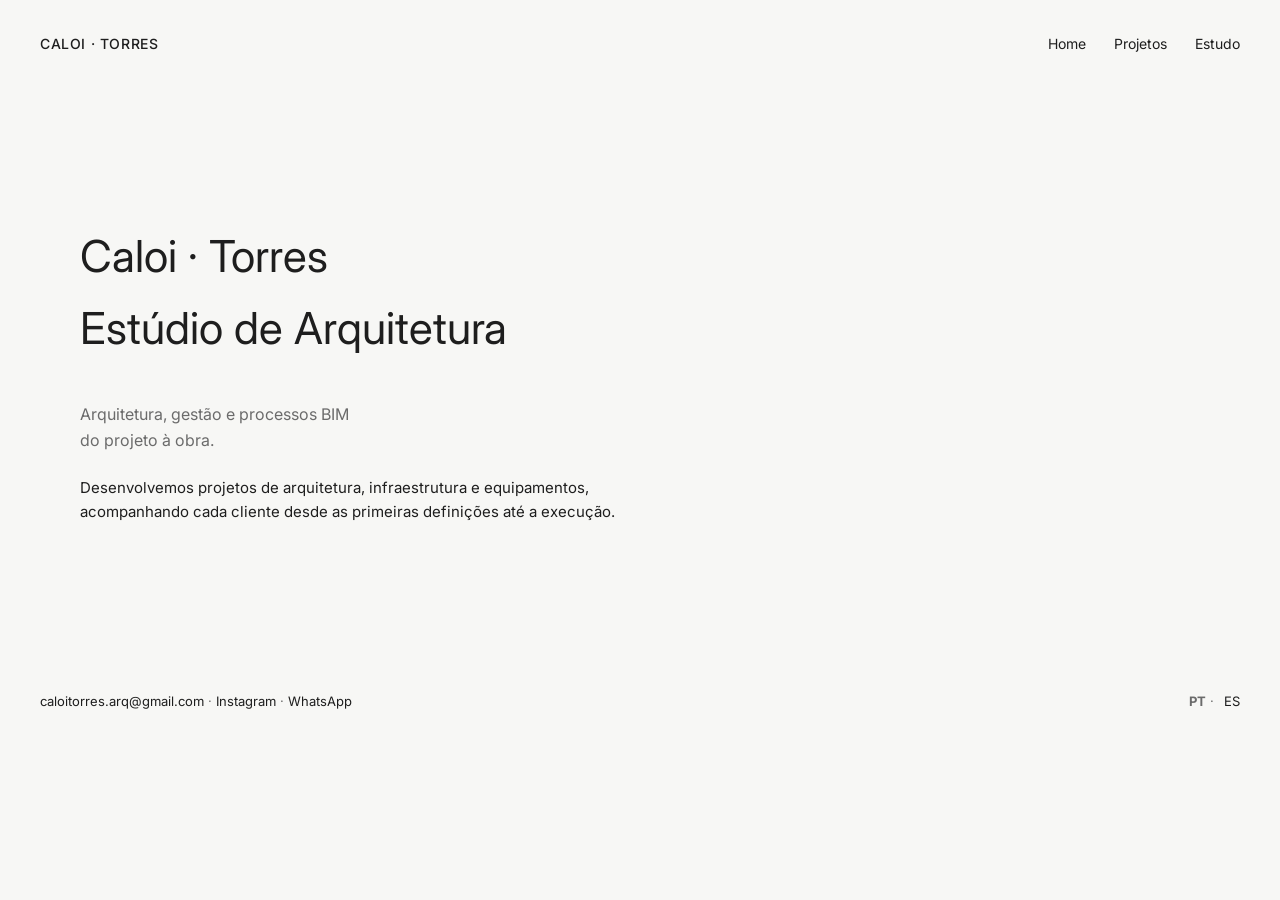
==== index.html @ a1597798 "Add files via upload" ====
<!DOCTYPE html>
<html lang="pt-BR">
<head>
  <meta charset="UTF-8">
  <title>Caloi · Torres — Estúdio de Arquitetura</title>
  <meta name="viewport" content="width=device-width, initial-scale=1.0">

  <link rel="preconnect" href="https://fonts.googleapis.com">
  <link rel="preconnect" href="https://fonts.gstatic.com" crossorigin>
  <link href="https://fonts.googleapis.com/css2?family=Inter:wght@300;400;500&display=swap" rel="stylesheet">

  <link rel="stylesheet" href="css/style.css">
</head>

<body>

<header class="site-header">
  <div class="site-logo">CALOI · TORRES</div>

  <nav class="site-nav">
    <a href="index.html">Home</a>

    <div class="nav-dropdown">
      <span>Projetos</span>
      <div class="dropdown-menu">
        <a href="projetos/casa-ss.html">Casa S&amp;S · Residencial</a>
        <a href="projetos/casa-mt.html">Casa M&amp;T · Residencial</a>
        <a href="projetos/uti-covid.html">UTI COVID‑19 · Saúde</a>
        <a href="projetos/planta-agua.html">Estação de Tratamento de Água · Infraestrutura</a>
        <a href="projetos/hotel-7lagos.html">Hotel Fazenda 7 Lagos · Hospitalidade</a>
      </div>
    </div>

    <a href="estudo.html">Estudo</a>
  </nav>
</header>

<main class="container">
  <section class="home-text">
    <h1>Caloi · Torres<br>Estúdio de Arquitetura</h1>

    <p class="lead">
      Arquitetura, gestão e processos BIM<br>
      do projeto à obra.
    </p>

    <p>
      Desenvolvemos projetos de arquitetura, infraestrutura e equipamentos,
      acompanhando cada cliente desde as primeiras definições
      até a execução.
    </p>
  </section>
</main>

<footer class="footer footer-wide">
  <div class="footer-left">
    <a href="mailto:caloitorres.arq@gmail.com">caloitorres.arq@gmail.com</a>
    · <a href="https://www.instagram.com/caloitorres.arq">Instagram</a>
    · <a href="https://wa.me/549XXXXXXXXXX">WhatsApp</a>
  </div>
  <div class="footer-right">
    <strong>PT</strong> · <a href="es/">ES</a>
  </div>
</footer>

</body>
</html>
---- css/style.css ----
/* =========================
   VARIABLES
   ========================= */

:root {
  --bg: #f7f7f5;
  --text: #1e1e1e;
  --muted: #6b6b6b;
  --border: #e2e2e2;
  --accent: #4f6f63;
}

/* =========================
   RESET / BASE
   ========================= */

* {
  box-sizing: border-box;
}

body {
  margin: 0;
  font-family: 'Inter', Arial, Helvetica, sans-serif;
  background: var(--bg);
  color: var(--text);
  line-height: 1.65;
  overflow-x: hidden;
}

/* =========================
   LINKS
   ========================= */

a {
  color: var(--text);
  text-decoration: none;
}

a:hover {
  color: var(--accent);
}

/* =========================
   HEADER
   ========================= */

.site-header {
  display: flex;
  justify-content: space-between;
  align-items: center;
  padding: 32px 40px;
}

.site-logo {
  font-size: 14px;
  letter-spacing: 0.6px;
  font-weight: 500;
}

/* =========================
   NAV
   ========================= */

.site-nav {
  display: flex;
  align-items: center;
  gap: 28px;
  font-size: 14px;
}

/* =========================
   DROPDOWN PROYECTOS
   ========================= */

.nav-dropdown {
  position: relative;
}

/* puente invisible para que no se cierre el menú */
.nav-dropdown::after {
  content: '';
  position: absolute;
  top: 100%;
  left: -12px;
  right: -12px;
  height: 18px;
}

.dropdown-menu {
  position: absolute;
  top: 44px;
  left: 0;
  background: var(--bg);
  border: 1px solid var(--border);
  min-width: 320px;
  display: none;
  flex-direction: column;
  z-index: 100;
}

.dropdown-menu a {
  padding: 10px 18px;
  font-size: 14px;
  white-space: nowrap;
}

.dropdown-menu a:hover {
  background: #eef2f0;
  color: var(--accent);
}

.nav-dropdown:hover .dropdown-menu {
  display: flex;
}

/* =========================
   CONTENIDO GENERAL
   ========================= */

.container {
  max-width: 1200px;
  margin: 0 auto;
  padding: 96px 40px;
}

/* =========================
   HOME
   ========================= */

.home-text h1 {
  font-size: 44px;
  font-weight: 400;
  margin-bottom: 36px;
}

.home-text p {
  max-width: 560px;
  font-size: 15px;
  margin-bottom: 22px;
}

.home-text p.lead {
  font-size: 16px;
  color: var(--muted);
}

/* =========================
   FOOTER
   ========================= */

.footer {
  padding: 48px 40px;
  font-size: 13px;
  color: var(--muted);
}

/* footer con dos extremos */
.footer-wide {
  display: flex;
  justify-content: space-between;
  align-items: center;
}

.footer-left,
.footer-right {
  font-size: 13px;
}

.footer-right a {
  margin-left: 6px;
}
``
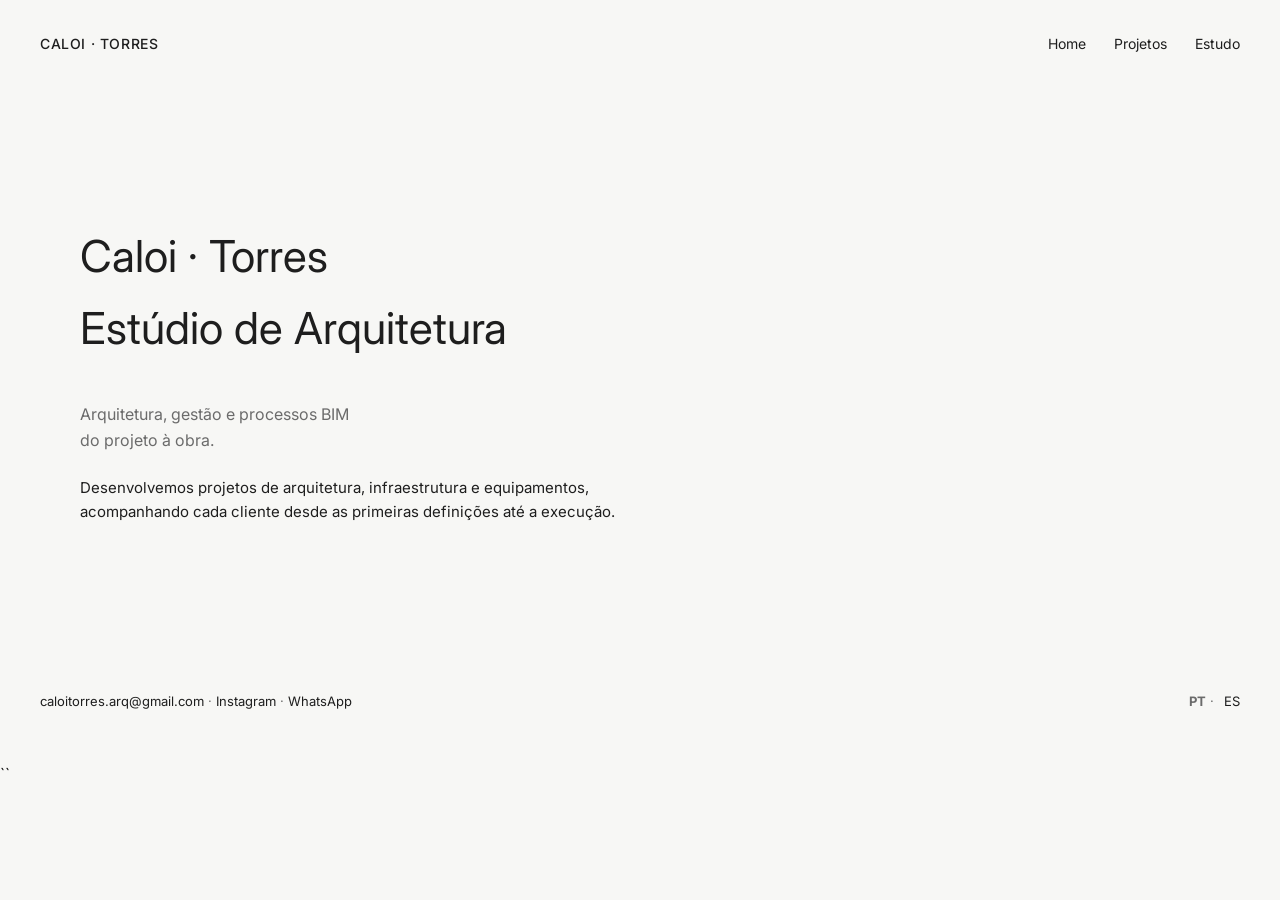
==== commit c5ae22b5: "Add files via upload" ====
--- a/index.html
+++ b/index.html
@@ -55,13 +55,15 @@
 <footer class="footer footer-wide">
   <div class="footer-left">
     <a href="mailto:caloitorres.arq@gmail.com">caloitorres.arq@gmail.com</a>
-    · <a href="https://www.instagram.com/caloitorres.arq">Instagram</a>
-    · <a href="https://wa.me/549XXXXXXXXXX">WhatsApp</a>
+    · <a href="https://www.instagram.com/caloitorres.arq" target="_blank">Instagram</a>
+    · <a href="https://wa.me/549XXXXXXXXXX" target="_blank">WhatsApp</a>
   </div>
+
   <div class="footer-right">
     <strong>PT</strong> · <a href="es/">ES</a>
   </div>
 </footer>
 
 </body>
-</html>+</html>
+``
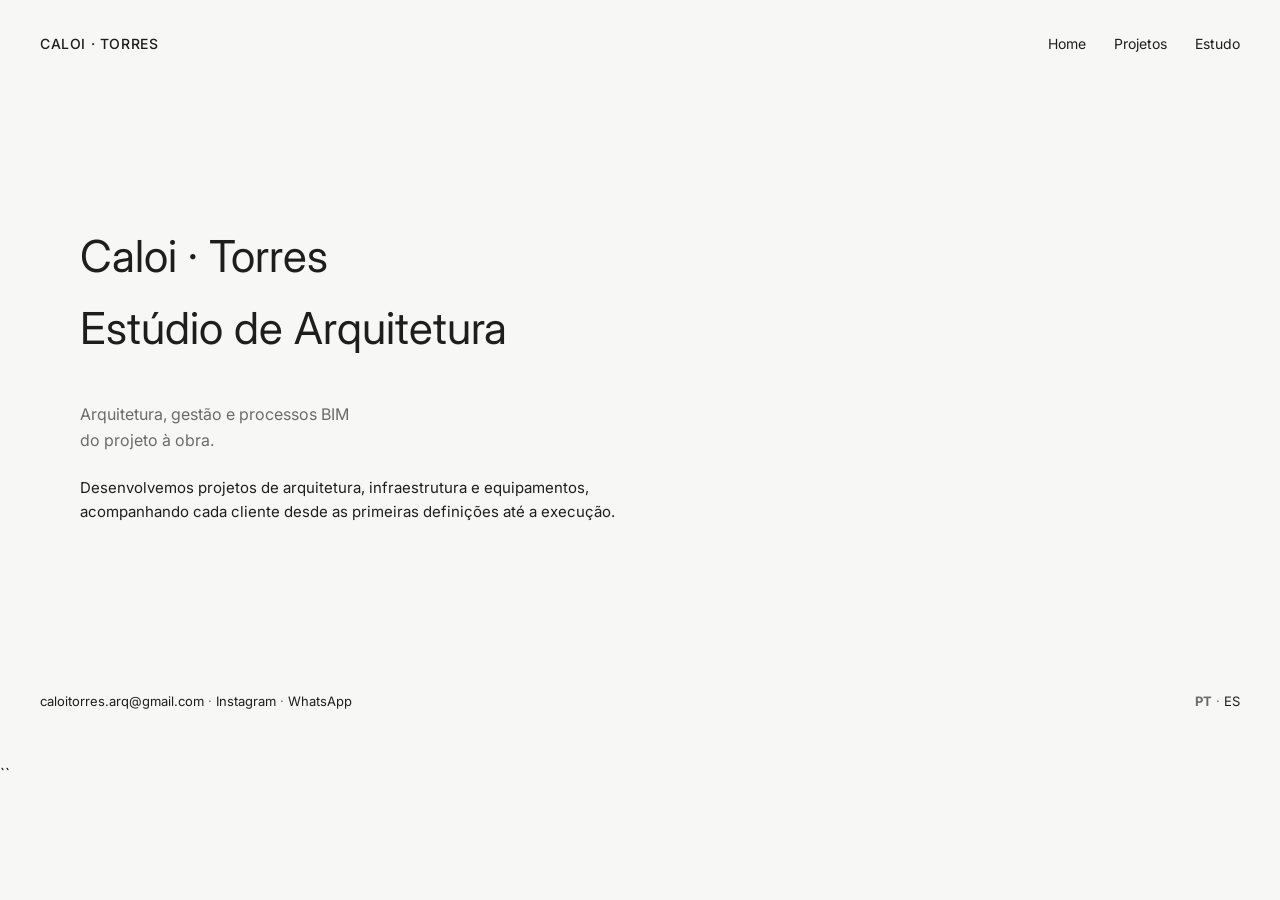
==== commit 6031b851: "Add files via upload" ====
--- a/index.html
+++ b/index.html
@@ -5,34 +5,38 @@
   <title>Caloi · Torres — Estúdio de Arquitetura</title>
   <meta name="viewport" content="width=device-width, initial-scale=1.0">
 
+  <!-- Fuente -->
   <link rel="preconnect" href="https://fonts.googleapis.com">
   <link rel="preconnect" href="https://fonts.gstatic.com" crossorigin>
   <link href="https://fonts.googleapis.com/css2?family=Inter:wght@300;400;500&display=swap" rel="stylesheet">
 
+  <!-- CSS -->
   <link rel="stylesheet" href="css/style.css">
 </head>
 
 <body>
 
 <header class="site-header">
-  <div class="site-logo">CALOI · TORRES</div>
+  <div class="site-header-inner">
+    <div class="site-logo">CALOI · TORRES</div>
 
-  <nav class="site-nav">
-    <a href="index.html">Home</a>
+    <nav class="site-nav">
+      <a href="index.html">Home</a>
 
-    <div class="nav-dropdown">
-      <span>Projetos</span>
-      <div class="dropdown-menu">
-        <a href="projetos/casa-ss.html">Casa S&amp;S · Residencial</a>
-        <a href="projetos/casa-mt.html">Casa M&amp;T · Residencial</a>
-        <a href="projetos/uti-covid.html">UTI COVID‑19 · Saúde</a>
-        <a href="projetos/planta-agua.html">Estação de Tratamento de Água · Infraestrutura</a>
-        <a href="projetos/hotel-7lagos.html">Hotel Fazenda 7 Lagos · Hospitalidade</a>
+      <div class="nav-dropdown">
+        <span>Projetos</span>
+        <div class="dropdown-menu">
+          <a href="projetos/casa-ss.html">Casa S&amp;S · Residência</a>
+          <a href="projetos/casa-mt.html">Casa M&amp;T · Residência</a>
+          <a href="projetos/uti-covid.html">UTI COVID‑19 · Saúde</a>
+          <a href="projetos/planta-agua.html">Estação de Tratamento de Água · Infraestrutura</a>
+          <a href="projetos/hotel-7lagos.html">Hotel Fazenda 7 Lagos · Hospitalidade</a>
+        </div>
       </div>
-    </div>
 
-    <a href="estudo.html">Estudo</a>
-  </nav>
+      <a href="estudo.html">Estudo</a>
+    </nav>
+  </div>
 </header>
 
 <main class="container">
--- a/css/style.css
+++ b/css/style.css
@@ -1,7 +1,3 @@
-/* =========================
-   VARIABLES
-   ========================= */
-
 :root {
   --bg: #f7f7f5;
   --text: #1e1e1e;
@@ -10,13 +6,8 @@
   --accent: #4f6f63;
 }
 
-/* =========================
-   RESET / BASE
-   ========================= */
-
-* {
-  box-sizing: border-box;
-}
+/* RESET */
+* { box-sizing: border-box; }
 
 body {
   margin: 0;
@@ -27,106 +18,97 @@
   overflow-x: hidden;
 }
 
-/* =========================
-   LINKS
-   ========================= */
-
+/* LINKS */
 a {
   color: var(--text);
   text-decoration: none;
 }
-
 a:hover {
   color: var(--accent);
 }
 
-/* =========================
-   HEADER
-   ========================= */
+/* HEADER */
+.site-header {
+  position: relative;
+  z-index: 10;
+  background: var(--bg);
+}
 
-.site-header {
+/* CONTENEDOR INTERNO DEL HEADER */
+.site-header-inner {
   display: flex;
   justify-content: space-between;
   align-items: center;
   padding: 32px 40px;
 }
 
+/* LOGO */
 .site-logo {
   font-size: 14px;
   letter-spacing: 0.6px;
   font-weight: 500;
 }
 
-/* =========================
-   NAV
-   ========================= */
-
+/* NAV */
 .site-nav {
   display: flex;
-  align-items: center;
   gap: 28px;
   font-size: 14px;
 }
 
-/* =========================
-   DROPDOWN PROYECTOS
-   ========================= */
+/* ===== DROPDOWN (ESTABLE) ===== */
 
 .nav-dropdown {
   position: relative;
 }
 
-/* puente invisible para que no se cierre el menú */
-.nav-dropdown::after {
-  content: '';
-  position: absolute;
-  top: 100%;
-  left: -12px;
-  right: -12px;
-  height: 18px;
+.nav-dropdown > span {
+  cursor: default;
 }
 
+/* MENÚ ABSOLUTO */
 .dropdown-menu {
   position: absolute;
-  top: 44px;
+  top: calc(100% + 20px);   /* espacio real para bajar el mouse */
   left: 0;
+
   background: var(--bg);
   border: 1px solid var(--border);
-  min-width: 320px;
+  width: 420px;
+  max-width: 90vw;
+
   display: none;
   flex-direction: column;
   z-index: 100;
 }
 
+/* ÍTEMS */
 .dropdown-menu a {
   padding: 10px 18px;
   font-size: 14px;
-  white-space: nowrap;
+  line-height: 1.45;
+  white-space: normal;
+  word-break: break-word;
 }
 
+/* HOVER */
 .dropdown-menu a:hover {
   background: #eef2f0;
-  color: var(--accent);
 }
 
+/* ACTIVACIÓN REAL (NO SE CIERRA) */
 .nav-dropdown:hover .dropdown-menu {
   display: flex;
 }
 
-/* =========================
-   CONTENIDO GENERAL
-   ========================= */
-
+/* CONTENIDO */
 .container {
   max-width: 1200px;
   margin: 0 auto;
   padding: 96px 40px;
 }
 
-/* =========================
-   HOME
-   ========================= */
-
+/* HOME */
 .home-text h1 {
   font-size: 44px;
   font-weight: 400;
@@ -144,29 +126,16 @@
   color: var(--muted);
 }
 
-/* =========================
-   FOOTER
-   ========================= */
-
+/* FOOTER */
 .footer {
   padding: 48px 40px;
   font-size: 13px;
   color: var(--muted);
 }
 
-/* footer con dos extremos */
 .footer-wide {
   display: flex;
   justify-content: space-between;
   align-items: center;
 }
-
-.footer-left,
-.footer-right {
-  font-size: 13px;
-}
-
-.footer-right a {
-  margin-left: 6px;
-}
 ``
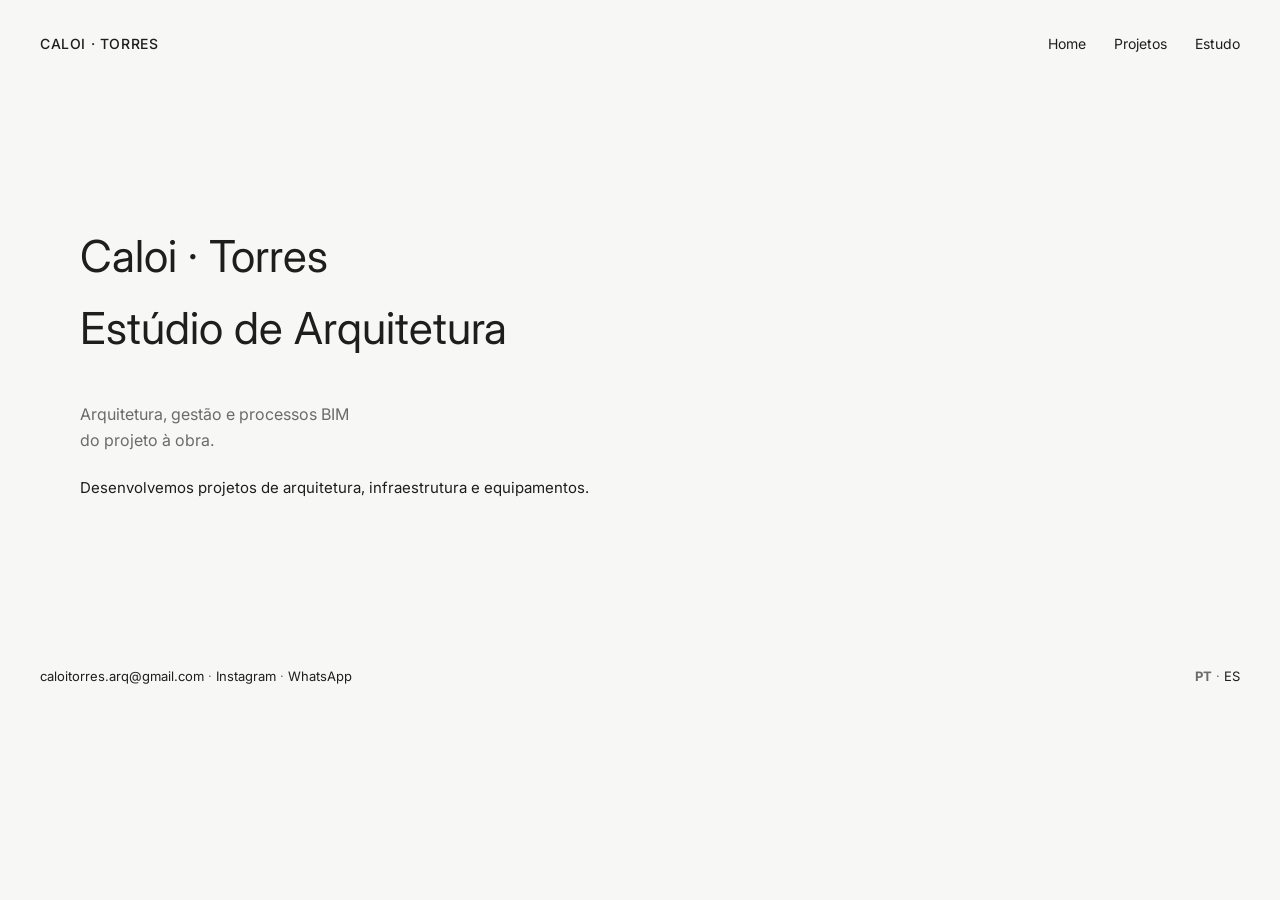
==== commit c458e073: "Add files via upload" ====
--- a/index.html
+++ b/index.html
@@ -5,12 +5,9 @@
   <title>Caloi · Torres — Estúdio de Arquitetura</title>
   <meta name="viewport" content="width=device-width, initial-scale=1.0">
 
-  <!-- Fuente -->
   <link rel="preconnect" href="https://fonts.googleapis.com">
   <link rel="preconnect" href="https://fonts.gstatic.com" crossorigin>
   <link href="https://fonts.googleapis.com/css2?family=Inter:wght@300;400;500&display=swap" rel="stylesheet">
-
-  <!-- CSS -->
   <link rel="stylesheet" href="css/style.css">
 </head>
 
@@ -42,32 +39,21 @@
 <main class="container">
   <section class="home-text">
     <h1>Caloi · Torres<br>Estúdio de Arquitetura</h1>
-
-    <p class="lead">
-      Arquitetura, gestão e processos BIM<br>
-      do projeto à obra.
-    </p>
-
-    <p>
-      Desenvolvemos projetos de arquitetura, infraestrutura e equipamentos,
-      acompanhando cada cliente desde as primeiras definições
-      até a execução.
-    </p>
+    <p class="lead">Arquitetura, gestão e processos BIM<br>do projeto à obra.</p>
+    <p>Desenvolvemos projetos de arquitetura, infraestrutura e equipamentos.</p>
   </section>
 </main>
 
 <footer class="footer footer-wide">
-  <div class="footer-left">
-    <a href="mailto:caloitorres.arq@gmail.com">caloitorres.arq@gmail.com</a>
-    · <a href="https://www.instagram.com/caloitorres.arq" target="_blank">Instagram</a>
-    · <a href="https://wa.me/549XXXXXXXXXX" target="_blank">WhatsApp</a>
+  <div>
+    <a href="mailto:caloitorres.arq@gmail.com">caloitorres.arq@gmail.com</a> ·
+    <a href="https://www.instagram.com/caloitorres.arq">Instagram</a> ·
+    <a href="https://wa.me/549XXXXXXXXXX">WhatsApp</a>
   </div>
-
-  <div class="footer-right">
+  <div>
     <strong>PT</strong> · <a href="es/">ES</a>
   </div>
 </footer>
 
 </body>
-</html>
-``+</html>
--- a/css/style.css
+++ b/css/style.css
@@ -6,8 +6,9 @@
   --accent: #4f6f63;
 }
 
-/* RESET */
-* { box-sizing: border-box; }
+* {
+  box-sizing: border-box;
+}
 
 body {
   margin: 0;
@@ -18,45 +19,39 @@
   overflow-x: hidden;
 }
 
-/* LINKS */
 a {
   color: var(--text);
   text-decoration: none;
 }
+
 a:hover {
   color: var(--accent);
 }
 
-/* HEADER */
 .site-header {
-  position: relative;
-  z-index: 10;
   background: var(--bg);
 }
 
-/* CONTENEDOR INTERNO DEL HEADER */
 .site-header-inner {
   display: flex;
   justify-content: space-between;
   align-items: center;
   padding: 32px 40px;
+  position: relative;
+  z-index: 10;
 }
 
-/* LOGO */
 .site-logo {
   font-size: 14px;
   letter-spacing: 0.6px;
   font-weight: 500;
 }
 
-/* NAV */
 .site-nav {
   display: flex;
   gap: 28px;
   font-size: 14px;
 }
-
-/* ===== DROPDOWN (ESTABLE) ===== */
 
 .nav-dropdown {
   position: relative;
@@ -66,23 +61,19 @@
   cursor: default;
 }
 
-/* MENÚ ABSOLUTO */
 .dropdown-menu {
   position: absolute;
-  top: calc(100% + 20px);   /* espacio real para bajar el mouse */
+  top: 100%;
   left: 0;
-
   background: var(--bg);
   border: 1px solid var(--border);
   width: 420px;
   max-width: 90vw;
-
   display: none;
   flex-direction: column;
-  z-index: 100;
+  z-index: 20;
 }
 
-/* ÍTEMS */
 .dropdown-menu a {
   padding: 10px 18px;
   font-size: 14px;
@@ -91,24 +82,20 @@
   word-break: break-word;
 }
 
-/* HOVER */
 .dropdown-menu a:hover {
   background: #eef2f0;
 }
 
-/* ACTIVACIÓN REAL (NO SE CIERRA) */
 .nav-dropdown:hover .dropdown-menu {
   display: flex;
 }
 
-/* CONTENIDO */
 .container {
   max-width: 1200px;
   margin: 0 auto;
   padding: 96px 40px;
 }
 
-/* HOME */
 .home-text h1 {
   font-size: 44px;
   font-weight: 400;
@@ -126,7 +113,6 @@
   color: var(--muted);
 }
 
-/* FOOTER */
 .footer {
   padding: 48px 40px;
   font-size: 13px;
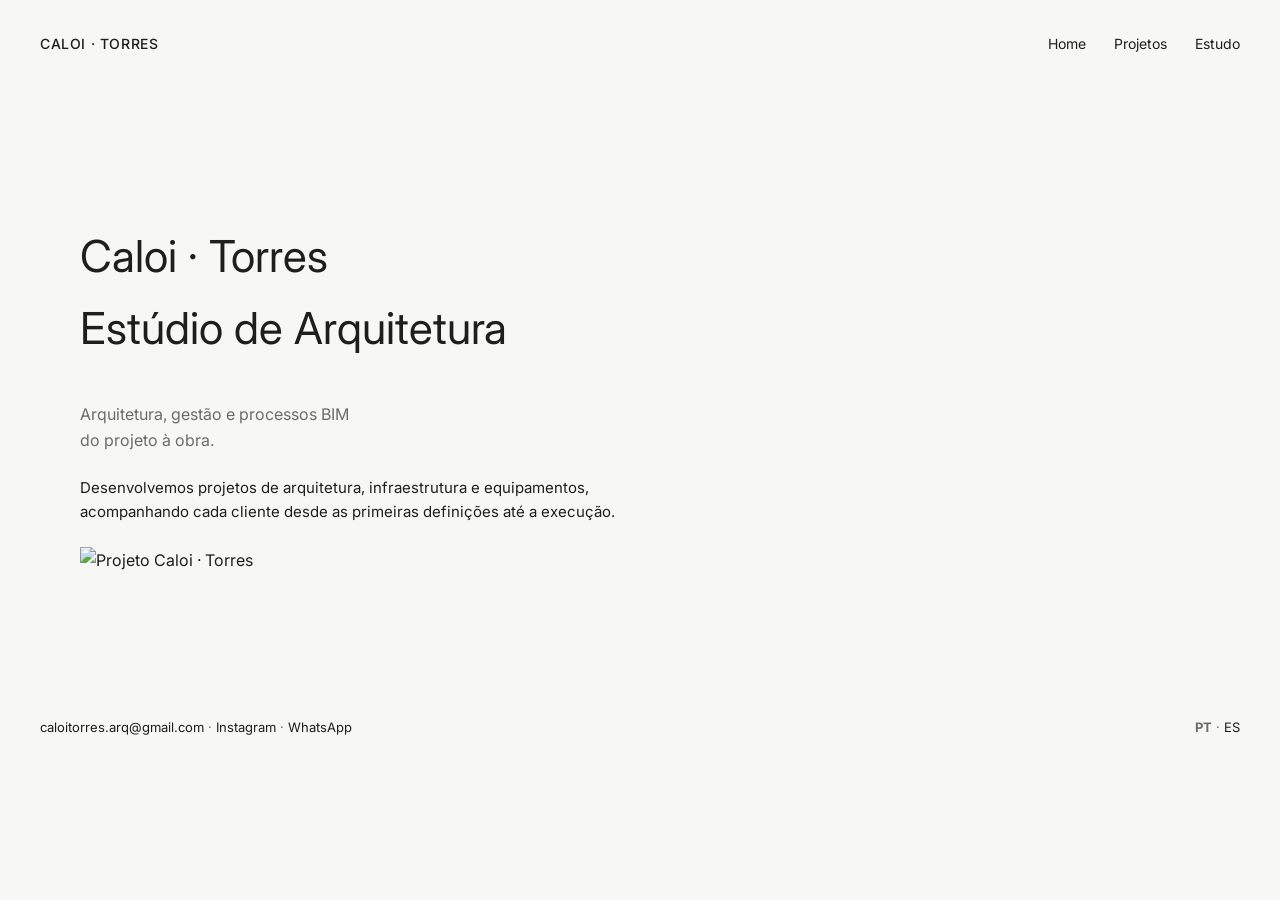
==== commit d83d077a: "Add files via upload" ====
--- a/index.html
+++ b/index.html
@@ -5,9 +5,12 @@
   <title>Caloi · Torres — Estúdio de Arquitetura</title>
   <meta name="viewport" content="width=device-width, initial-scale=1.0">
 
+  <!-- Fonte -->
   <link rel="preconnect" href="https://fonts.googleapis.com">
   <link rel="preconnect" href="https://fonts.gstatic.com" crossorigin>
   <link href="https://fonts.googleapis.com/css2?family=Inter:wght@300;400;500&display=swap" rel="stylesheet">
+
+  <!-- CSS -->
   <link rel="stylesheet" href="css/style.css">
 </head>
 
@@ -23,8 +26,8 @@
       <div class="nav-dropdown">
         <span>Projetos</span>
         <div class="dropdown-menu">
-          <a href="projetos/casa-ss.html">Casa S&amp;S · Residência</a>
-          <a href="projetos/casa-mt.html">Casa M&amp;T · Residência</a>
+          <a href="projetos/casa-ss.html">Casa S&amp;S · Residência Unifamiliar</a>
+          <a href="projetos/casa-mt.html">Casa M&amp;T · Residência Unifamiliar</a>
           <a href="projetos/uti-covid.html">UTI COVID‑19 · Saúde</a>
           <a href="projetos/planta-agua.html">Estação de Tratamento de Água · Infraestrutura</a>
           <a href="projetos/hotel-7lagos.html">Hotel Fazenda 7 Lagos · Hospitalidade</a>
@@ -37,20 +40,38 @@
 </header>
 
 <main class="container">
+
+  <!-- TEXTO HOME -->
   <section class="home-text">
     <h1>Caloi · Torres<br>Estúdio de Arquitetura</h1>
-    <p class="lead">Arquitetura, gestão e processos BIM<br>do projeto à obra.</p>
-    <p>Desenvolvemos projetos de arquitetura, infraestrutura e equipamentos.</p>
+
+    <p class="lead">
+      Arquitetura, gestão e processos BIM<br>
+      do projeto à obra.
+    </p>
+
+    <p>
+      Desenvolvemos projetos de arquitetura, infraestrutura e equipamentos,
+      acompanhando cada cliente desde as primeiras definições
+      até a execução.
+    </p>
   </section>
+
+  <!-- IMAGEM HOME -->
+  <section class="home-image">
+    <img src="img/home.jpg" alt="Projeto Caloi · Torres">
+  </section>
+
 </main>
 
 <footer class="footer footer-wide">
-  <div>
-    <a href="mailto:caloitorres.arq@gmail.com">caloitorres.arq@gmail.com</a> ·
-    <a href="https://www.instagram.com/caloitorres.arq">Instagram</a> ·
-    <a href="https://wa.me/549XXXXXXXXXX">WhatsApp</a>
+  <div class="footer-left">
+    <a href="mailto:caloitorres.arq@gmail.com">caloitorres.arq@gmail.com</a>
+    · <a href="https://www.instagram.com/caloitorres.arq" target="_blank">Instagram</a>
+    · <a href="https://wa.me/549XXXXXXXXXX" target="_blank">WhatsApp</a>
   </div>
-  <div>
+
+  <div class="footer-right">
     <strong>PT</strong> · <a href="es/">ES</a>
   </div>
 </footer>
--- a/css/style.css
+++ b/css/style.css
@@ -19,15 +19,16 @@
   overflow-x: hidden;
 }
 
+/* LINKS */
 a {
   color: var(--text);
   text-decoration: none;
 }
-
 a:hover {
   color: var(--accent);
 }
 
+/* HEADER */
 .site-header {
   background: var(--bg);
 }
@@ -41,18 +42,21 @@
   z-index: 10;
 }
 
+/* LOGO */
 .site-logo {
   font-size: 14px;
   letter-spacing: 0.6px;
   font-weight: 500;
 }
 
+/* NAV */
 .site-nav {
   display: flex;
   gap: 28px;
   font-size: 14px;
 }
 
+/* DROPDOWN */
 .nav-dropdown {
   position: relative;
 }
@@ -61,41 +65,58 @@
   cursor: default;
 }
 
+/* MENÚ */
 .dropdown-menu {
   position: absolute;
   top: 100%;
   left: 0;
+
   background: var(--bg);
   border: 1px solid var(--border);
-  width: 420px;
-  max-width: 90vw;
+
+  /* ✅ ancho flexible y seguro */
+  min-width: 320px;
+  max-width: 480px;
+
   display: none;
   flex-direction: column;
   z-index: 20;
 }
 
+/* LINKS DEL MENÚ */
 .dropdown-menu a {
+  display: block;
+  width: 100%;
+
   padding: 10px 18px;
   font-size: 14px;
   line-height: 1.45;
-  white-space: normal;
+
+  /* ✅ ESTO ES LA CLAVE */
+  white-space: normal;          /* permite salto de línea */
+  overflow-wrap: anywhere;      /* rompe palabras largas */
   word-break: break-word;
 }
 
+/* HOVER */
 .dropdown-menu a:hover {
   background: #eef2f0;
 }
 
-.nav-dropdown:hover .dropdown-menu {
+/* ACTIVACIÓN */
+.nav-dropdown:hover .dropdown-menu,
+.dropdown-menu:hover {
   display: flex;
 }
 
+/* CONTENIDO */
 .container {
   max-width: 1200px;
   margin: 0 auto;
   padding: 96px 40px;
 }
 
+/* HOME */
 .home-text h1 {
   font-size: 44px;
   font-weight: 400;
@@ -113,6 +134,7 @@
   color: var(--muted);
 }
 
+/* FOOTER */
 .footer {
   padding: 48px 40px;
   font-size: 13px;
@@ -123,5 +145,4 @@
   display: flex;
   justify-content: space-between;
   align-items: center;
-}
-``+}
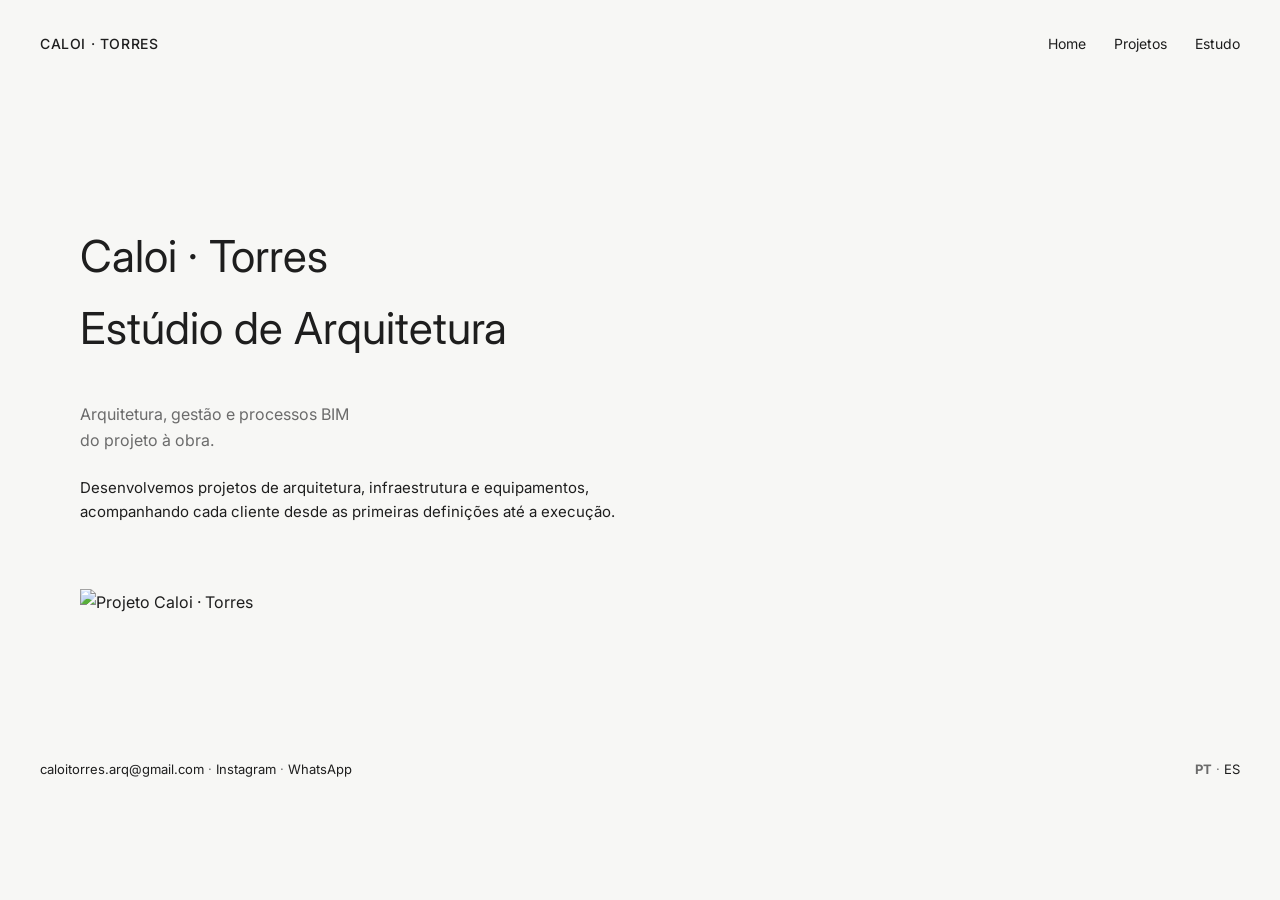
==== commit 45c7831f: "Add files via upload" ====
--- a/index.html
+++ b/index.html
@@ -26,8 +26,8 @@
       <div class="nav-dropdown">
         <span>Projetos</span>
         <div class="dropdown-menu">
-          <a href="projetos/casa-ss.html">Casa S&amp;S · Residência Unifamiliar</a>
-          <a href="projetos/casa-mt.html">Casa M&amp;T · Residência Unifamiliar</a>
+          <a href="projetos/casa-ss.html">Casa S&amp;S · Residência</a>
+          <a href="projetos/casa-mt.html">Casa M&amp;T · Residência</a>
           <a href="projetos/uti-covid.html">UTI COVID‑19 · Saúde</a>
           <a href="projetos/planta-agua.html">Estação de Tratamento de Água · Infraestrutura</a>
           <a href="projetos/hotel-7lagos.html">Hotel Fazenda 7 Lagos · Hospitalidade</a>
@@ -41,7 +41,6 @@
 
 <main class="container">
 
-  <!-- TEXTO HOME -->
   <section class="home-text">
     <h1>Caloi · Torres<br>Estúdio de Arquitetura</h1>
 
@@ -67,8 +66,8 @@
 <footer class="footer footer-wide">
   <div class="footer-left">
     <a href="mailto:caloitorres.arq@gmail.com">caloitorres.arq@gmail.com</a>
-    · <a href="https://www.instagram.com/caloitorres.arq" target="_blank">Instagram</a>
-    · <a href="https://wa.me/549XXXXXXXXXX" target="_blank">WhatsApp</a>
+    · <a href="https://www.instagram.com/caloitorres.arq">Instagram</a>
+    · <a href="https://wa.me/549XXXXXXXXXX">WhatsApp</a>
   </div>
 
   <div class="footer-right">
--- a/css/style.css
+++ b/css/style.css
@@ -6,6 +6,7 @@
   --accent: #4f6f63;
 }
 
+/* RESET */
 * {
   box-sizing: border-box;
 }
@@ -24,11 +25,15 @@
   color: var(--text);
   text-decoration: none;
 }
+
 a:hover {
   color: var(--accent);
 }
 
-/* HEADER */
+/* =========================
+   HEADER
+   ========================= */
+
 .site-header {
   background: var(--bg);
 }
@@ -42,7 +47,6 @@
   z-index: 10;
 }
 
-/* LOGO */
 .site-logo {
   font-size: 14px;
   letter-spacing: 0.6px;
@@ -56,7 +60,10 @@
   font-size: 14px;
 }
 
-/* DROPDOWN */
+/* =========================
+   DROPDOWN PROYECTOS
+   ========================= */
+
 .nav-dropdown {
   position: relative;
 }
@@ -65,7 +72,7 @@
   cursor: default;
 }
 
-/* MENÚ */
+/* MENÚ DESPLEGABLE */
 .dropdown-menu {
   position: absolute;
   top: 100%;
@@ -74,7 +81,6 @@
   background: var(--bg);
   border: 1px solid var(--border);
 
-  /* ✅ ancho flexible y seguro */
   min-width: 320px;
   max-width: 480px;
 
@@ -83,40 +89,43 @@
   z-index: 20;
 }
 
-/* LINKS DEL MENÚ */
+/* ÍTEMS DEL MENÚ */
 .dropdown-menu a {
   display: block;
   width: 100%;
+  padding: 10px 18px;
 
-  padding: 10px 18px;
   font-size: 14px;
   line-height: 1.45;
 
-  /* ✅ ESTO ES LA CLAVE */
-  white-space: normal;          /* permite salto de línea */
-  overflow-wrap: anywhere;      /* rompe palabras largas */
+  white-space: normal;
+  overflow-wrap: anywhere;
   word-break: break-word;
 }
 
-/* HOVER */
 .dropdown-menu a:hover {
   background: #eef2f0;
 }
 
-/* ACTIVACIÓN */
-.nav-dropdown:hover .dropdown-menu,
-.dropdown-menu:hover {
+/* ACTIVACIÓN HOVER */
+.nav-dropdown:hover .dropdown-menu {
   display: flex;
 }
 
-/* CONTENIDO */
+/* =========================
+   CONTENIDO GENERAL
+   ========================= */
+
 .container {
   max-width: 1200px;
   margin: 0 auto;
   padding: 96px 40px;
 }
 
-/* HOME */
+/* =========================
+   HOME
+   ========================= */
+
 .home-text h1 {
   font-size: 44px;
   font-weight: 400;
@@ -134,7 +143,21 @@
   color: var(--muted);
 }
 
-/* FOOTER */
+/* IMAGEN HOME */
+.home-image {
+  margin-top: 64px;
+}
+
+.home-image img {
+  width: 100%;
+  max-width: 900px;
+  display: block;
+}
+
+/* =========================
+   FOOTER
+   ========================= */
+
 .footer {
   padding: 48px 40px;
   font-size: 13px;
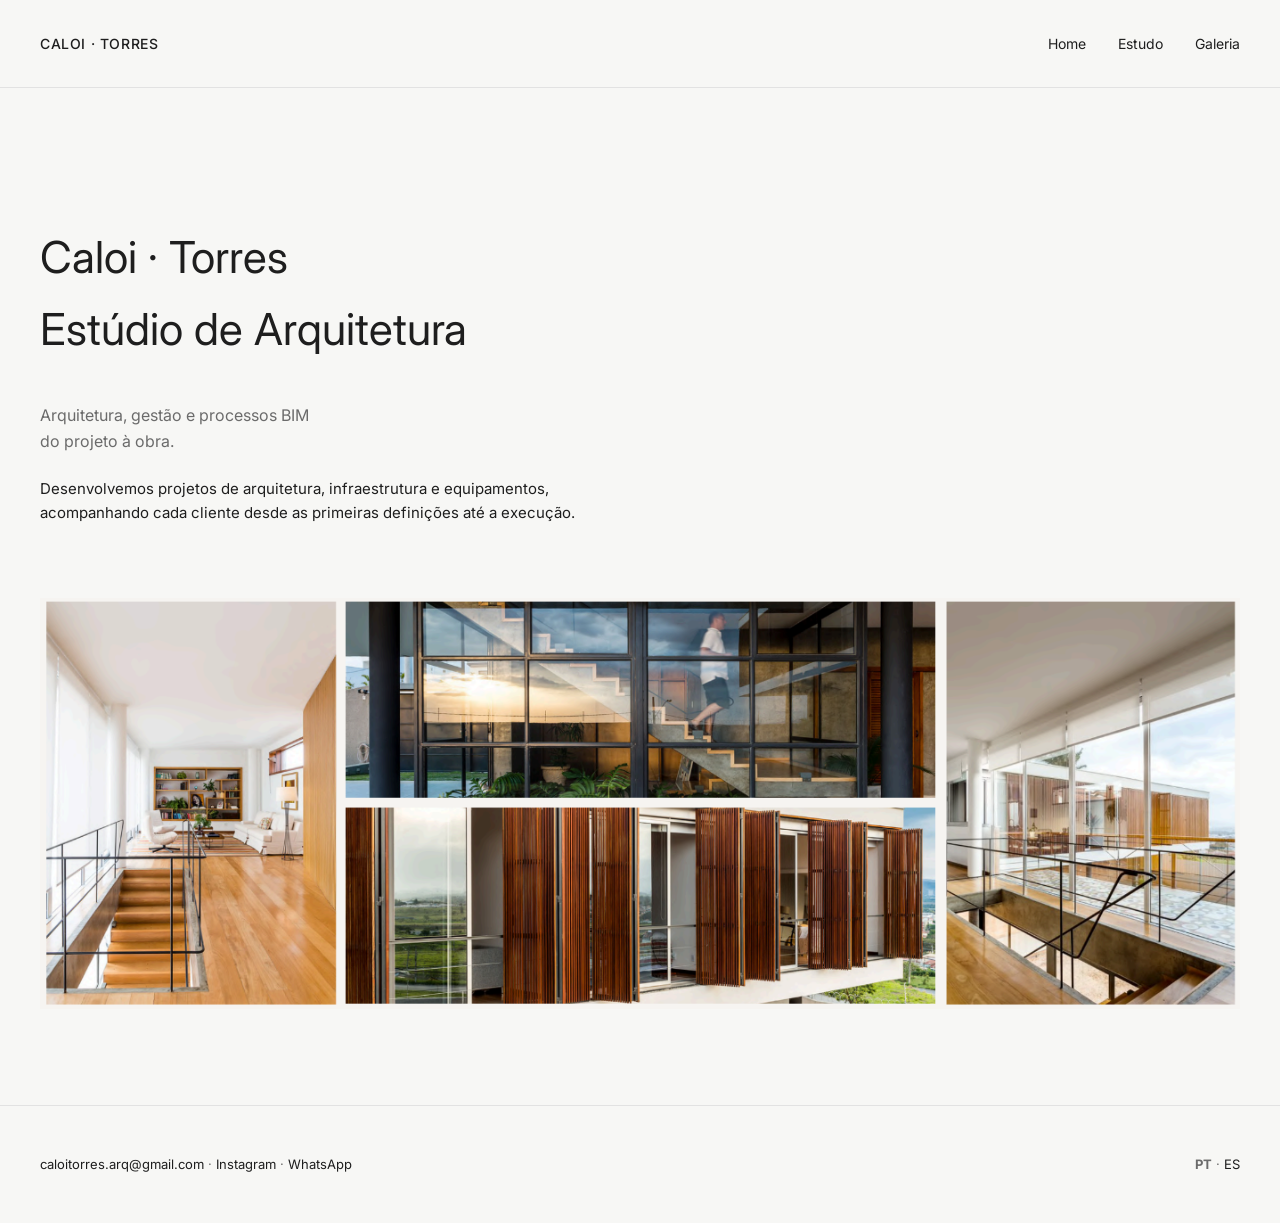
==== commit 78d6dd72: "Add files via upload" ====
--- a/index.html
+++ b/index.html
@@ -5,12 +5,10 @@
   <title>Caloi · Torres — Estúdio de Arquitetura</title>
   <meta name="viewport" content="width=device-width, initial-scale=1.0">
 
-  <!-- Fonte -->
   <link rel="preconnect" href="https://fonts.googleapis.com">
   <link rel="preconnect" href="https://fonts.gstatic.com" crossorigin>
   <link href="https://fonts.googleapis.com/css2?family=Inter:wght@300;400;500&display=swap" rel="stylesheet">
 
-  <!-- CSS -->
   <link rel="stylesheet" href="css/style.css">
 </head>
 
@@ -22,19 +20,8 @@
 
     <nav class="site-nav">
       <a href="index.html">Home</a>
-
-      <div class="nav-dropdown">
-        <span>Projetos</span>
-        <div class="dropdown-menu">
-          <a href="projetos/casa-ss.html">Casa S&amp;S · Residência</a>
-          <a href="projetos/casa-mt.html">Casa M&amp;T · Residência</a>
-          <a href="projetos/uti-covid.html">UTI COVID‑19 · Saúde</a>
-          <a href="projetos/planta-agua.html">Estação de Tratamento de Água · Infraestrutura</a>
-          <a href="projetos/hotel-7lagos.html">Hotel Fazenda 7 Lagos · Hospitalidade</a>
-        </div>
-      </div>
-
       <a href="estudo.html">Estudo</a>
+      <a href="galeria.html">Galeria</a>
     </nav>
   </div>
 </header>
@@ -51,26 +38,24 @@
 
     <p>
       Desenvolvemos projetos de arquitetura, infraestrutura e equipamentos,
-      acompanhando cada cliente desde as primeiras definições
-      até a execução.
+      acompanhando cada cliente desde as primeiras definições até a execução.
     </p>
   </section>
 
-  <!-- IMAGEM HOME -->
   <section class="home-image">
-    <img src="img/home.jpg" alt="Projeto Caloi · Torres">
+    <img src="img/home.png" alt="Projeto Caloi · Torres">
   </section>
 
 </main>
 
 <footer class="footer footer-wide">
-  <div class="footer-left">
+  <div>
     <a href="mailto:caloitorres.arq@gmail.com">caloitorres.arq@gmail.com</a>
     · <a href="https://www.instagram.com/caloitorres.arq">Instagram</a>
     · <a href="https://wa.me/549XXXXXXXXXX">WhatsApp</a>
   </div>
 
-  <div class="footer-right">
+  <div>
     <strong>PT</strong> · <a href="es/">ES</a>
   </div>
 </footer>
--- a/css/style.css
+++ b/css/style.css
@@ -1,3 +1,7 @@
+/* =========================
+   VARIABLES
+   ========================= */
+
 :root {
   --bg: #f7f7f5;
   --text: #1e1e1e;
@@ -6,7 +10,10 @@
   --accent: #4f6f63;
 }
 
-/* RESET */
+/* =========================
+   RESET
+   ========================= */
+
 * {
   box-sizing: border-box;
 }
@@ -20,7 +27,10 @@
   overflow-x: hidden;
 }
 
-/* LINKS */
+/* =========================
+   LINKS
+   ========================= */
+
 a {
   color: var(--text);
   text-decoration: none;
@@ -36,6 +46,7 @@
 
 .site-header {
   background: var(--bg);
+  border-bottom: 1px solid var(--border);
 }
 
 .site-header-inner {
@@ -43,8 +54,8 @@
   justify-content: space-between;
   align-items: center;
   padding: 32px 40px;
-  position: relative;
-  z-index: 10;
+  max-width: 1400px;
+  margin: 0 auto;
 }
 
 .site-logo {
@@ -53,71 +64,22 @@
   font-weight: 500;
 }
 
-/* NAV */
+/* =========================
+   NAV
+   ========================= */
+
 .site-nav {
   display: flex;
-  gap: 28px;
+  gap: 32px;
   font-size: 14px;
 }
 
 /* =========================
-   DROPDOWN PROYECTOS
-   ========================= */
-
-.nav-dropdown {
-  position: relative;
-}
-
-.nav-dropdown > span {
-  cursor: default;
-}
-
-/* MENÚ DESPLEGABLE */
-.dropdown-menu {
-  position: absolute;
-  top: 100%;
-  left: 0;
-
-  background: var(--bg);
-  border: 1px solid var(--border);
-
-  min-width: 320px;
-  max-width: 480px;
-
-  display: none;
-  flex-direction: column;
-  z-index: 20;
-}
-
-/* ÍTEMS DEL MENÚ */
-.dropdown-menu a {
-  display: block;
-  width: 100%;
-  padding: 10px 18px;
-
-  font-size: 14px;
-  line-height: 1.45;
-
-  white-space: normal;
-  overflow-wrap: anywhere;
-  word-break: break-word;
-}
-
-.dropdown-menu a:hover {
-  background: #eef2f0;
-}
-
-/* ACTIVACIÓN HOVER */
-.nav-dropdown:hover .dropdown-menu {
-  display: flex;
-}
-
-/* =========================
-   CONTENIDO GENERAL
+   CONTAINER
    ========================= */
 
 .container {
-  max-width: 1200px;
+  max-width: 1400px;
   margin: 0 auto;
   padding: 96px 40px;
 }
@@ -144,14 +106,40 @@
 }
 
 /* IMAGEN HOME */
+
 .home-image {
-  margin-top: 64px;
+  margin-top: 72px;
 }
 
 .home-image img {
   width: 100%;
-  max-width: 900px;
+  max-width: 1200px;
   display: block;
+}
+
+/* =========================
+   GALERÍA
+   ========================= */
+
+.gallery-grid {
+  display: grid;
+  grid-template-columns: repeat(auto-fill, minmax(280px, 1fr));
+  gap: 32px;
+  margin-top: 48px;
+}
+
+.gallery-grid a {
+  display: block;
+}
+
+.gallery-grid img {
+  width: 100%;
+  display: block;
+  transition: opacity 0.25s ease;
+}
+
+.gallery-grid img:hover {
+  opacity: 0.85;
 }
 
 /* =========================
@@ -160,11 +148,14 @@
 
 .footer {
   padding: 48px 40px;
+  border-top: 1px solid var(--border);
   font-size: 13px;
   color: var(--muted);
 }
 
 .footer-wide {
+  max-width: 1400px;
+  margin: 0 auto;
   display: flex;
   justify-content: space-between;
   align-items: center;
